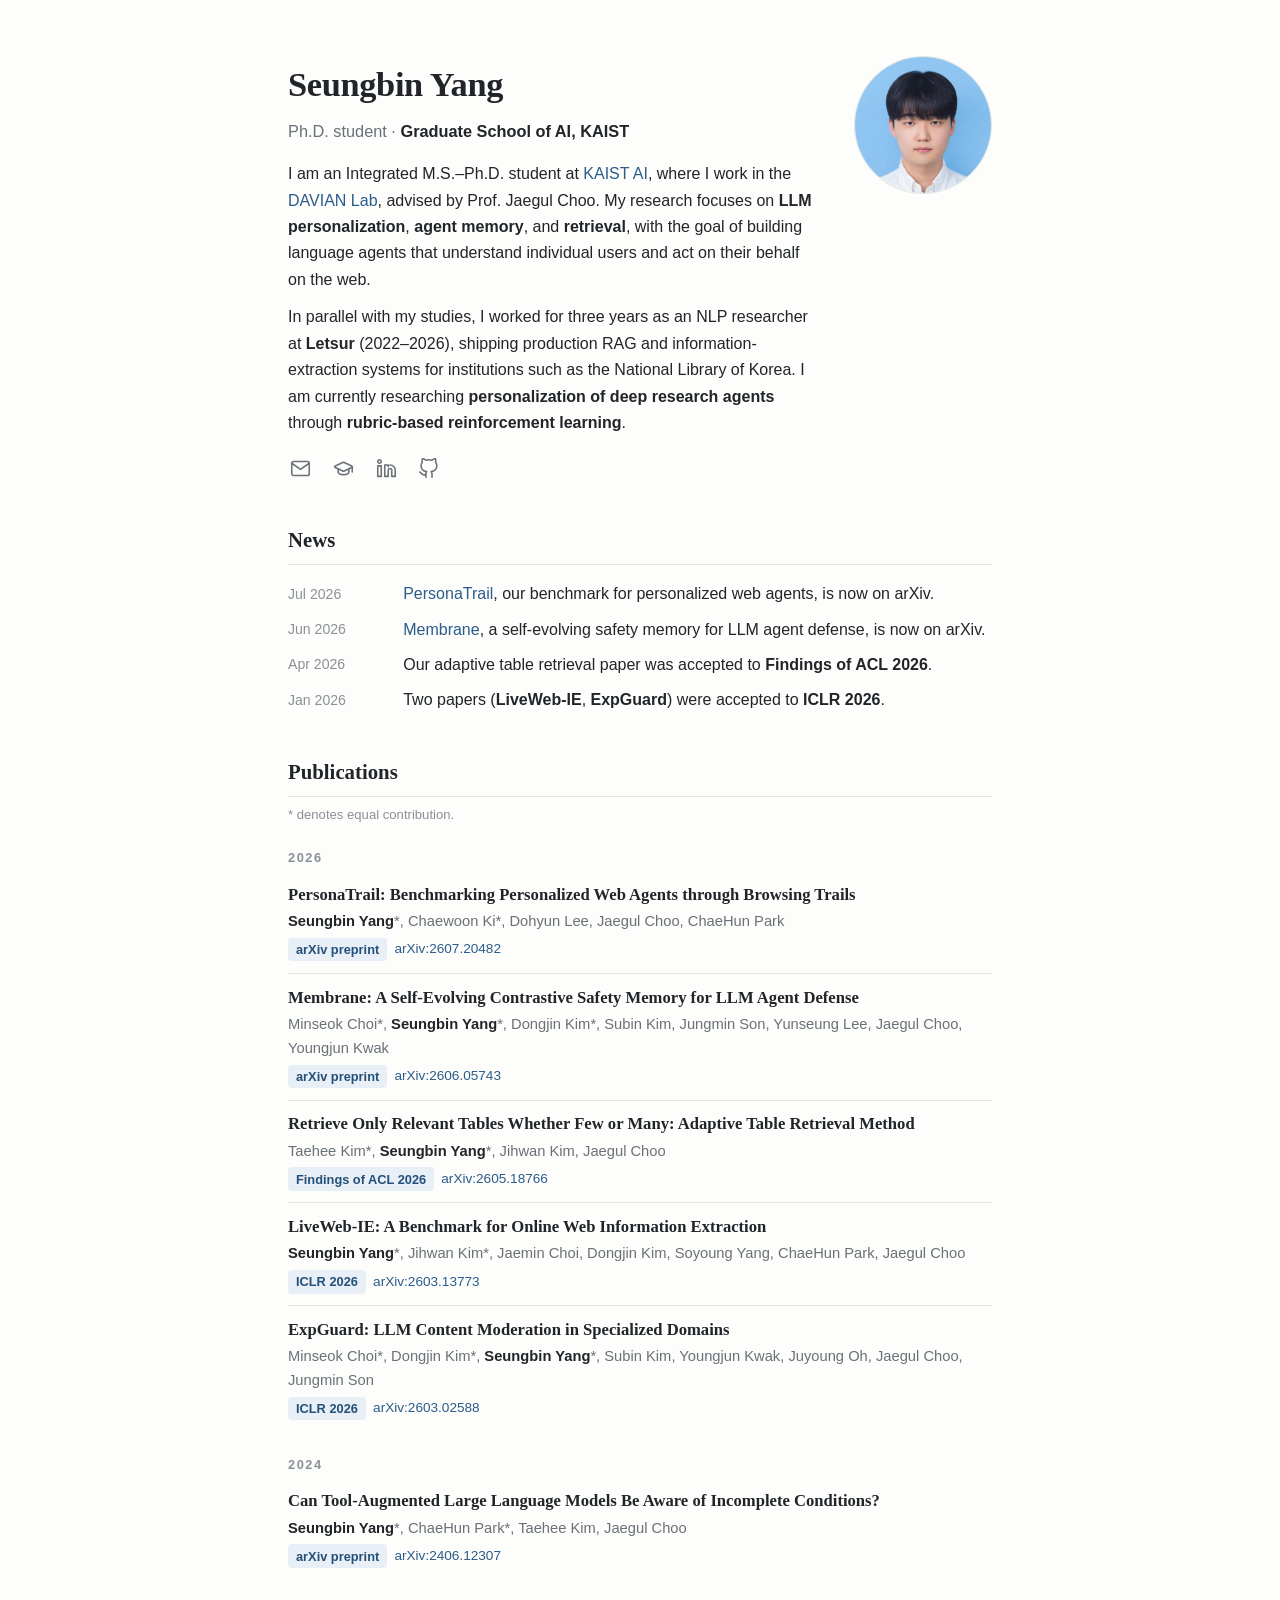
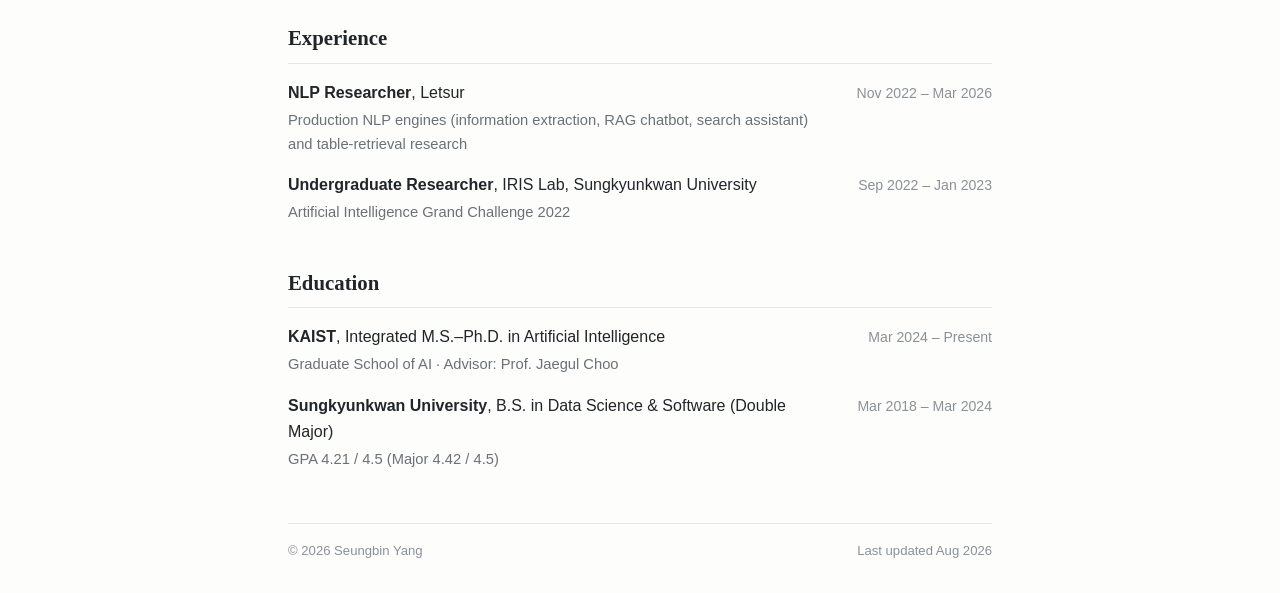
==== index.html @ 58854cbb "Initial homepage Co-Authored-By: Claude Fable 5 <noreply@anthropic.com>" ====
<!doctype html>
<html lang="en">
<head>
<meta charset="utf-8">
<meta name="viewport" content="width=device-width, initial-scale=1">
<title>Seungbin Yang</title>
<meta name="description" content="Seungbin Yang, AI researcher at KAIST working on LLM personalization, agent memory, and retrieval.">
<style>
  /* ---------- tokens ---------- */
  :root {
    --bg: #fdfdfb;
    --ink: #21252a;
    --muted: #6a7178;
    --faint: #8b9198;
    --accent: #2b5c8a;
    --accent-ink: #24507a;
    --wash: #eef3f8;
    --rule: #e4e6e3;
    --badge-ink: #24507a;
    --badge-bg: #e8eff6;
  }
  @media (prefers-color-scheme: dark) {
    :root:not([data-theme="light"]) {
      --bg: #16181c;
      --ink: #e2e5e9;
      --muted: #9aa1a9;
      --faint: #7d848c;
      --accent: #82b1d8;
      --accent-ink: #9cc3e4;
      --wash: #1e242c;
      --rule: #2a2e34;
      --badge-ink: #a5c8e6;
      --badge-bg: #21303f;
    }
  }
  :root[data-theme="dark"] {
    --bg: #16181c;
    --ink: #e2e5e9;
    --muted: #9aa1a9;
    --faint: #7d848c;
    --accent: #82b1d8;
    --accent-ink: #9cc3e4;
    --wash: #1e242c;
    --rule: #2a2e34;
    --badge-ink: #a5c8e6;
    --badge-bg: #21303f;
  }

  /* ---------- base ---------- */
  * { box-sizing: border-box; margin: 0; padding: 0; }
  html { -webkit-text-size-adjust: 100%; }
  body {
    background: var(--bg);
    color: var(--ink);
    font: 16px/1.65 -apple-system, BlinkMacSystemFont, "Segoe UI", Helvetica, Arial, sans-serif;
    padding: 3.5rem 1.25rem 2rem;
  }
  .page { max-width: 44rem; margin: 0 auto; }
  a { color: var(--accent); text-decoration: none; }
  a:hover { text-decoration: underline; text-underline-offset: 2px; }
  a:focus-visible { outline: 2px solid var(--accent); outline-offset: 2px; border-radius: 2px; }

  h1, h2, .serif {
    font-family: Charter, "Bitstream Charter", Cambria, Georgia, serif;
    text-wrap: balance;
  }

  /* ---------- header ---------- */
  header { display: flex; gap: 2.2rem; align-items: flex-start; }
  .intro { flex: 1 1 24rem; }
  h1 { font-size: 2.15rem; font-weight: 700; letter-spacing: -0.01em; }
  .role { color: var(--muted); margin-top: .3rem; font-size: 1.02rem; }
  .role b { color: var(--ink); font-weight: 600; }
  .bio { margin-top: 1.05rem; display: grid; gap: .7rem; max-width: 62ch; }
  .bio strong { font-weight: 600; }
  .portrait { flex: 0 0 auto; }
  .portrait img {
    width: 138px; height: 138px; border-radius: 50%;
    object-fit: cover; display: block;
    border: 1px solid var(--rule);
  }
  .links {
    margin-top: 1.2rem;
    display: flex; flex-wrap: wrap; gap: 1.05rem; align-items: center;
  }
  .links a { color: var(--muted); display: inline-flex; padding: .15rem; border-radius: 6px; }
  .links a:hover { color: var(--accent); text-decoration: none; }
  .links svg { width: 21px; height: 21px; display: block; }

  /* ---------- sections ---------- */
  section { margin-top: 2.6rem; }
  h2 {
    font-size: 1.3rem; font-weight: 700;
    padding-bottom: .45rem; border-bottom: 1px solid var(--rule);
  }
  .sectionnote { color: var(--faint); font-size: .82rem; margin-top: .4rem; }

  /* news */
  .news { margin-top: 1rem; display: grid; grid-template-columns: 6.2rem 1fr; row-gap: .55rem; column-gap: 1rem; }
  .news time { color: var(--faint); font-size: .88rem; font-variant-numeric: tabular-nums; padding-top: .1rem; }

  /* publications */
  .year {
    margin: 1.35rem 0 .2rem;
    color: var(--faint); font-size: .8rem; font-weight: 600;
    text-transform: uppercase; letter-spacing: .12em;
  }
  .pub { padding: .72rem 0; }
  .pub + .pub { border-top: 1px solid var(--rule); }
  .pub .title { font-family: Charter, "Bitstream Charter", Cambria, Georgia, serif; font-size: 1.04rem; font-weight: 700; line-height: 1.4; }
  .pub .title a { color: var(--ink); }
  .pub .title a:hover { color: var(--accent); }
  .pub .authors { margin-top: .18rem; font-size: .92rem; color: var(--muted); }
  .pub .authors .me { color: var(--ink); font-weight: 600; }
  .pub .meta { margin-top: .28rem; font-size: .85rem; color: var(--muted); display: flex; flex-wrap: wrap; gap: .45rem; align-items: center; }
  .venue {
    color: var(--badge-ink); background: var(--badge-bg);
    border-radius: 4px; padding: .08rem .5rem; font-weight: 600; font-size: .8rem;
  }
  .meta a { font-size: .85rem; }

  /* experience / education / mentoring */
  .entry { display: flex; gap: 1rem; justify-content: space-between; align-items: baseline; margin-top: 1rem; }
  .entry .what { max-width: 34rem; }
  .entry .what b { font-weight: 600; }
  .entry .sub { color: var(--muted); font-size: .92rem; margin-top: .1rem; }
  .entry time { color: var(--faint); font-size: .88rem; white-space: nowrap; font-variant-numeric: tabular-nums; }

  footer {
    margin-top: 3.2rem; padding-top: 1rem; border-top: 1px solid var(--rule);
    color: var(--faint); font-size: .82rem;
    display: flex; justify-content: space-between; flex-wrap: wrap; gap: .5rem;
  }

  @media (max-width: 620px) {
    body { padding-top: 2.2rem; }
    header { flex-direction: column-reverse; gap: 1.4rem; }
    .portrait img { width: 112px; height: 112px; }
    .news { grid-template-columns: 5.4rem 1fr; }
    .entry { flex-direction: column; gap: .1rem; }
  }
  @media (prefers-reduced-motion: reduce) {
    * { transition: none !important; }
  }
</style>
</head>
<body>
<div class="page">

  <header>
    <div class="intro">
      <h1>Seungbin Yang</h1>
      <p class="role">Ph.D. student · <b>Graduate School of AI, KAIST</b></p>
      <div class="bio">
        <p>I am an Integrated M.S.–Ph.D. student at <a href="https://gsai.kaist.ac.kr/">KAIST AI</a>, where I work in the <a href="https://davian.kaist.ac.kr/">DAVIAN Lab</a>, advised by Prof. Jaegul Choo. My research focuses on <strong>LLM personalization</strong>, <strong>agent memory</strong>, and <strong>retrieval</strong>, with the goal of building language agents that understand individual users and act on their behalf on the web.</p>
        <p>In parallel with my studies, I worked for three years as an NLP researcher at <strong>Letsur</strong> (2022–2026), shipping production RAG and information-extraction systems for institutions such as the National Library of Korea. I am currently researching <strong>personalization of deep research agents</strong> through <strong>rubric-based reinforcement learning</strong>.</p>
      </div>
      <nav class="links" aria-label="Profiles">
        <a href="mailto:sby99@kaist.ac.kr" aria-label="Email" title="Email">
          <svg viewBox="0 0 24 24" fill="none" stroke="currentColor" stroke-width="1.8" stroke-linecap="round" stroke-linejoin="round"><path d="M4 4h16c1.1 0 2 .9 2 2v12c0 1.1-.9 2-2 2H4c-1.1 0-2-.9-2-2V6c0-1.1.9-2 2-2z"/><path d="m22 6-10 7L2 6"/></svg>
        </a>
        <a href="https://scholar.google.com/citations?user=K4ob8AoAAAAJ" aria-label="Google Scholar" title="Google Scholar">
          <svg viewBox="0 0 24 24" fill="none" stroke="currentColor" stroke-width="1.8" stroke-linecap="round" stroke-linejoin="round"><path d="M21.42 10.92a1 1 0 0 0-.02-1.84L12.83 5.18a2 2 0 0 0-1.66 0L2.6 9.08a1 1 0 0 0 0 1.83l8.57 3.91a2 2 0 0 0 1.66 0z"/><path d="M22 10v6"/><path d="M6 12.5V16a6 3 0 0 0 12 0v-3.5"/></svg>
        </a>
        <a href="https://linkedin.com/in/sbyang99" aria-label="LinkedIn" title="LinkedIn">
          <svg viewBox="0 0 24 24" fill="none" stroke="currentColor" stroke-width="1.8" stroke-linecap="round" stroke-linejoin="round"><path d="M16 8a6 6 0 0 1 6 6v7h-4v-7a2 2 0 0 0-2-2 2 2 0 0 0-2 2v7h-4V8h4v2"/><rect x="2" y="9" width="4" height="12"/><circle cx="4" cy="4" r="2"/></svg>
        </a>
        <a href="https://github.com/sbY99" aria-label="GitHub" title="GitHub">
          <svg viewBox="0 0 24 24" fill="none" stroke="currentColor" stroke-width="1.8" stroke-linecap="round" stroke-linejoin="round"><path d="M9 19c-5 1.5-5-2.5-7-3m14 6v-3.87a3.37 3.37 0 0 0-.94-2.61c3.14-.35 6.44-1.54 6.44-7A5.44 5.44 0 0 0 20 4.77 5.07 5.07 0 0 0 19.91 1S18.73.65 16 2.48a13.38 13.38 0 0 0-7 0C6.27.65 5.09 1 5.09 1A5.07 5.07 0 0 0 5 4.77a5.44 5.44 0 0 0-1.5 3.78c0 5.42 3.3 6.61 6.44 7A3.37 3.37 0 0 0 9 18.13V22"/></svg>
        </a>
      </nav>
    </div>
    <div class="portrait">
      <img src="assets/profile.jpg" alt="Portrait of Seungbin Yang" width="138" height="138">
    </div>
  </header>

  <section aria-label="News">
    <h2>News</h2>
    <div class="news">
      <time>Jul 2026</time><p><a href="https://arxiv.org/abs/2607.20482">PersonaTrail</a>, our benchmark for personalized web agents, is now on arXiv.</p>
      <time>Jun 2026</time><p><a href="https://arxiv.org/abs/2606.05743">Membrane</a>, a self-evolving safety memory for LLM agent defense, is now on arXiv.</p>
      <time>Apr 2026</time><p>Our adaptive table retrieval paper was accepted to <b>Findings of ACL 2026</b>.</p>
      <time>Jan 2026</time><p>Two papers (<b>LiveWeb-IE</b>, <b>ExpGuard</b>) were accepted to <b>ICLR 2026</b>.</p>
    </div>
  </section>

  <section aria-label="Publications">
    <h2>Publications</h2>
    <p class="sectionnote">* denotes equal contribution.</p>

    <p class="year">2026</p>

    <div class="pub">
      <p class="title"><a href="https://arxiv.org/abs/2607.20482">PersonaTrail: Benchmarking Personalized Web Agents through Browsing Trails</a></p>
      <p class="authors"><span class="me">Seungbin Yang</span>*, Chaewoon Ki*, Dohyun Lee, Jaegul Choo, ChaeHun Park</p>
      <p class="meta"><span class="venue">arXiv preprint</span> <a href="https://arxiv.org/abs/2607.20482">arXiv:2607.20482</a></p>
    </div>

    <div class="pub">
      <p class="title"><a href="https://arxiv.org/abs/2606.05743">Membrane: A Self-Evolving Contrastive Safety Memory for LLM Agent Defense</a></p>
      <p class="authors">Minseok Choi*, <span class="me">Seungbin Yang</span>*, Dongjin Kim*, Subin Kim, Jungmin Son, Yunseung Lee, Jaegul Choo, Youngjun Kwak</p>
      <p class="meta"><span class="venue">arXiv preprint</span> <a href="https://arxiv.org/abs/2606.05743">arXiv:2606.05743</a></p>
    </div>

    <div class="pub">
      <p class="title"><a href="https://arxiv.org/abs/2605.18766">Retrieve Only Relevant Tables Whether Few or Many: Adaptive Table Retrieval Method</a></p>
      <p class="authors">Taehee Kim*, <span class="me">Seungbin Yang</span>*, Jihwan Kim, Jaegul Choo</p>
      <p class="meta"><span class="venue">Findings of ACL 2026</span> <a href="https://arxiv.org/abs/2605.18766">arXiv:2605.18766</a></p>
    </div>

    <div class="pub">
      <p class="title"><a href="https://arxiv.org/abs/2603.13773">LiveWeb-IE: A Benchmark for Online Web Information Extraction</a></p>
      <p class="authors"><span class="me">Seungbin Yang</span>*, Jihwan Kim*, Jaemin Choi, Dongjin Kim, Soyoung Yang, ChaeHun Park, Jaegul Choo</p>
      <p class="meta"><span class="venue">ICLR 2026</span> <a href="https://arxiv.org/abs/2603.13773">arXiv:2603.13773</a></p>
    </div>

    <div class="pub">
      <p class="title"><a href="https://arxiv.org/abs/2603.02588">ExpGuard: LLM Content Moderation in Specialized Domains</a></p>
      <p class="authors">Minseok Choi*, Dongjin Kim*, <span class="me">Seungbin Yang</span>*, Subin Kim, Youngjun Kwak, Juyoung Oh, Jaegul Choo, Jungmin Son</p>
      <p class="meta"><span class="venue">ICLR 2026</span> <a href="https://arxiv.org/abs/2603.02588">arXiv:2603.02588</a></p>
    </div>

    <p class="year">2024</p>

    <div class="pub">
      <p class="title"><a href="https://arxiv.org/abs/2406.12307">Can Tool-Augmented Large Language Models Be Aware of Incomplete Conditions?</a></p>
      <p class="authors"><span class="me">Seungbin Yang</span>*, ChaeHun Park*, Taehee Kim, Jaegul Choo</p>
      <p class="meta"><span class="venue">arXiv preprint</span> <a href="https://arxiv.org/abs/2406.12307">arXiv:2406.12307</a></p>
    </div>
  </section>

  <section aria-label="Experience">
    <h2>Experience</h2>
    <div class="entry">
      <div class="what"><b>NLP Researcher</b>, Letsur
        <p class="sub">Production NLP engines (information extraction, RAG chatbot, search assistant) and table-retrieval research</p>
      </div>
      <time>Nov 2022 – Mar 2026</time>
    </div>
    <div class="entry">
      <div class="what"><b>Undergraduate Researcher</b>, IRIS Lab, Sungkyunkwan University
        <p class="sub">Artificial Intelligence Grand Challenge 2022</p>
      </div>
      <time>Sep 2022 – Jan 2023</time>
    </div>
  </section>

  <section aria-label="Education">
    <h2>Education</h2>
    <div class="entry">
      <div class="what"><b>KAIST</b>, Integrated M.S.–Ph.D. in Artificial Intelligence
        <p class="sub">Graduate School of AI · Advisor: Prof. Jaegul Choo</p>
      </div>
      <time>Mar 2024 – Present</time>
    </div>
    <div class="entry">
      <div class="what"><b>Sungkyunkwan University</b>, B.S. in Data Science &amp; Software (Double Major)
        <p class="sub">GPA 4.21 / 4.5 (Major 4.42 / 4.5)</p>
      </div>
      <time>Mar 2018 – Mar 2024</time>
    </div>
  </section>

  <footer>
    <span>© 2026 Seungbin Yang</span>
    <span>Last updated Aug 2026</span>
  </footer>

</div>
</body>
</html>
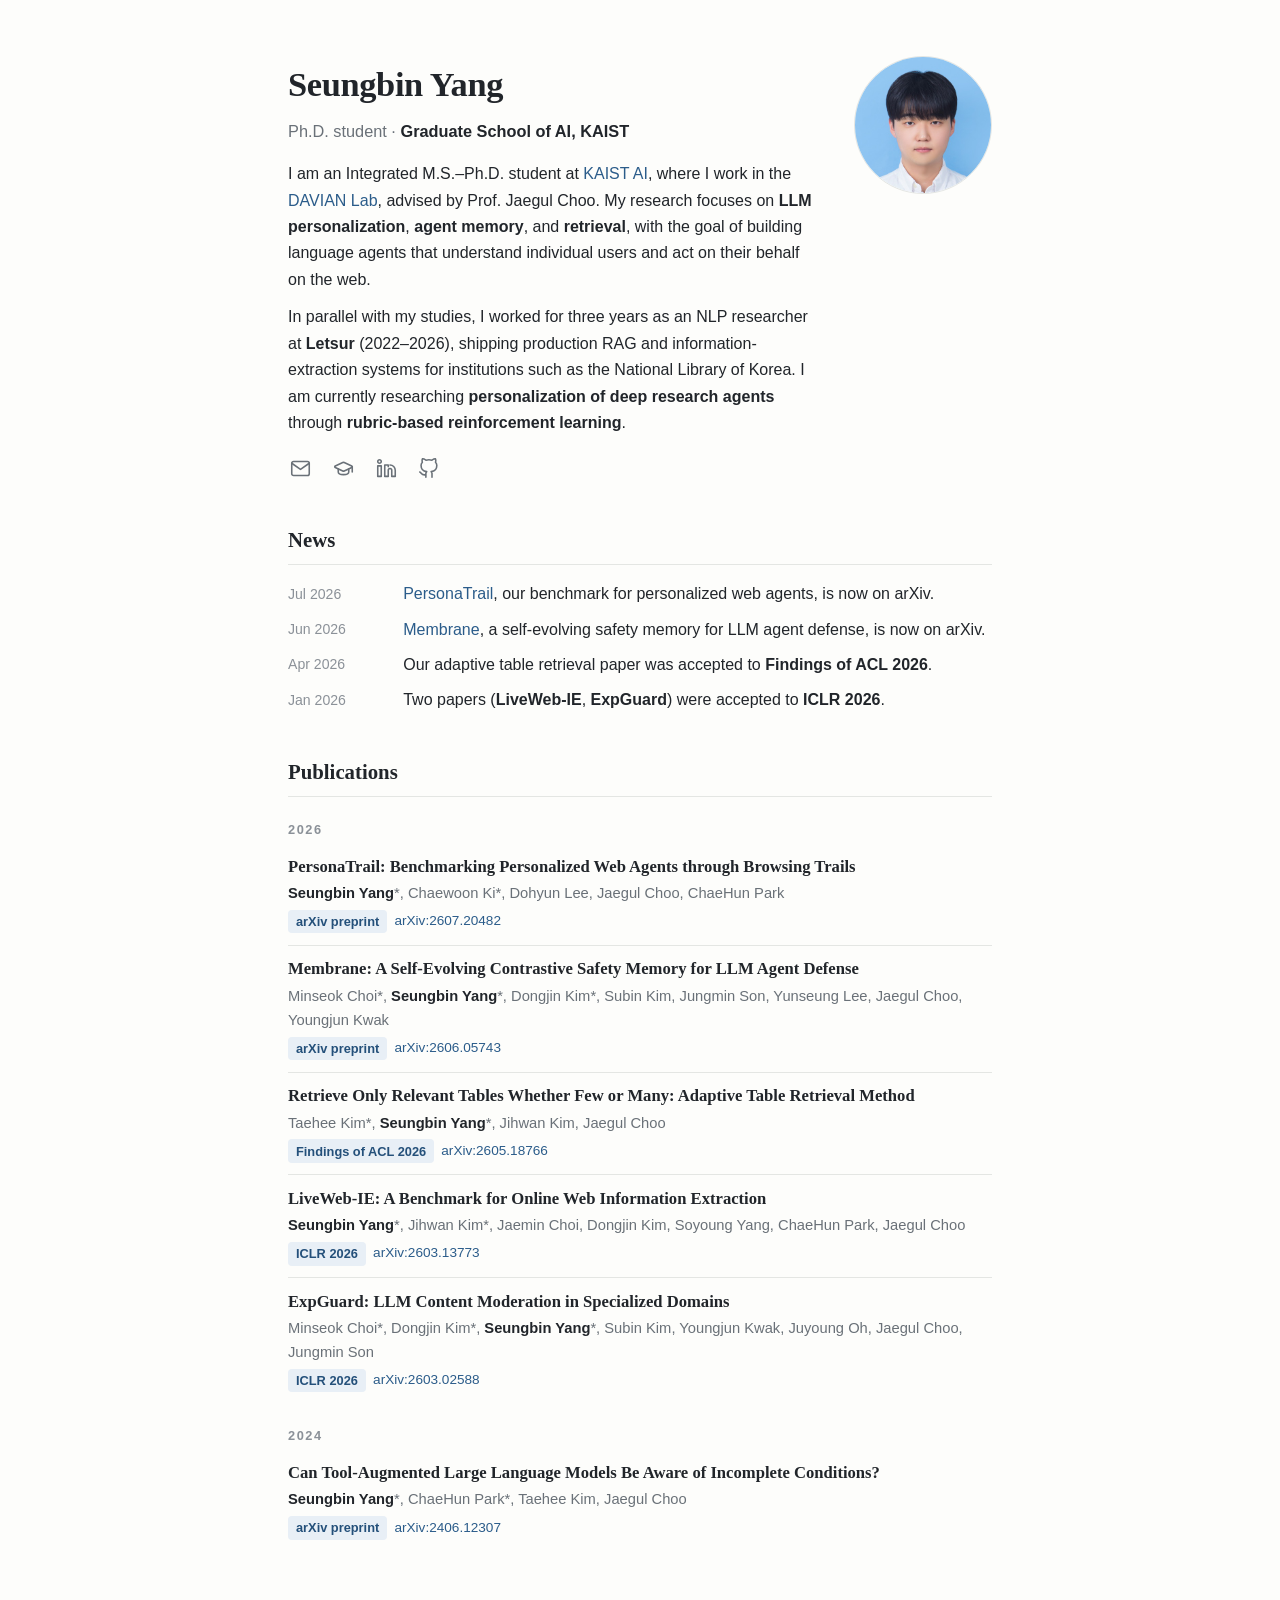
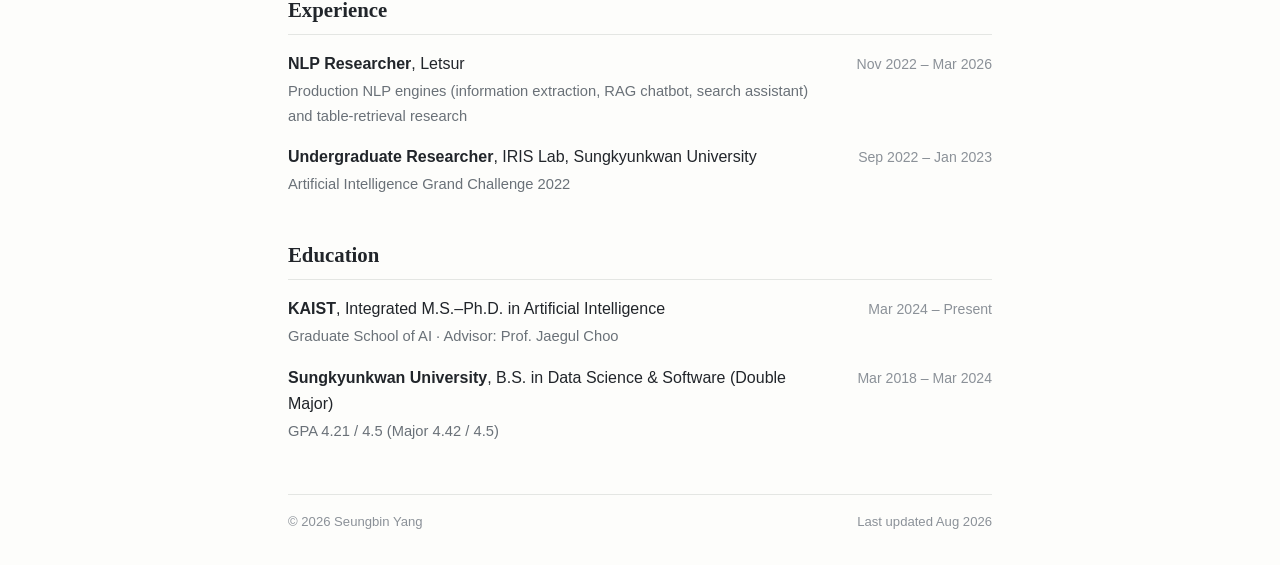
==== commit 1eefb691: "Remove equal-contribution note Co-Authored-By: Claude Fable 5 <noreply@anthropic.com>" ====
--- a/index.html
+++ b/index.html
@@ -187,7 +187,6 @@
 
   <section aria-label="Publications">
     <h2>Publications</h2>
-    <p class="sectionnote">* denotes equal contribution.</p>
 
     <p class="year">2026</p>
 
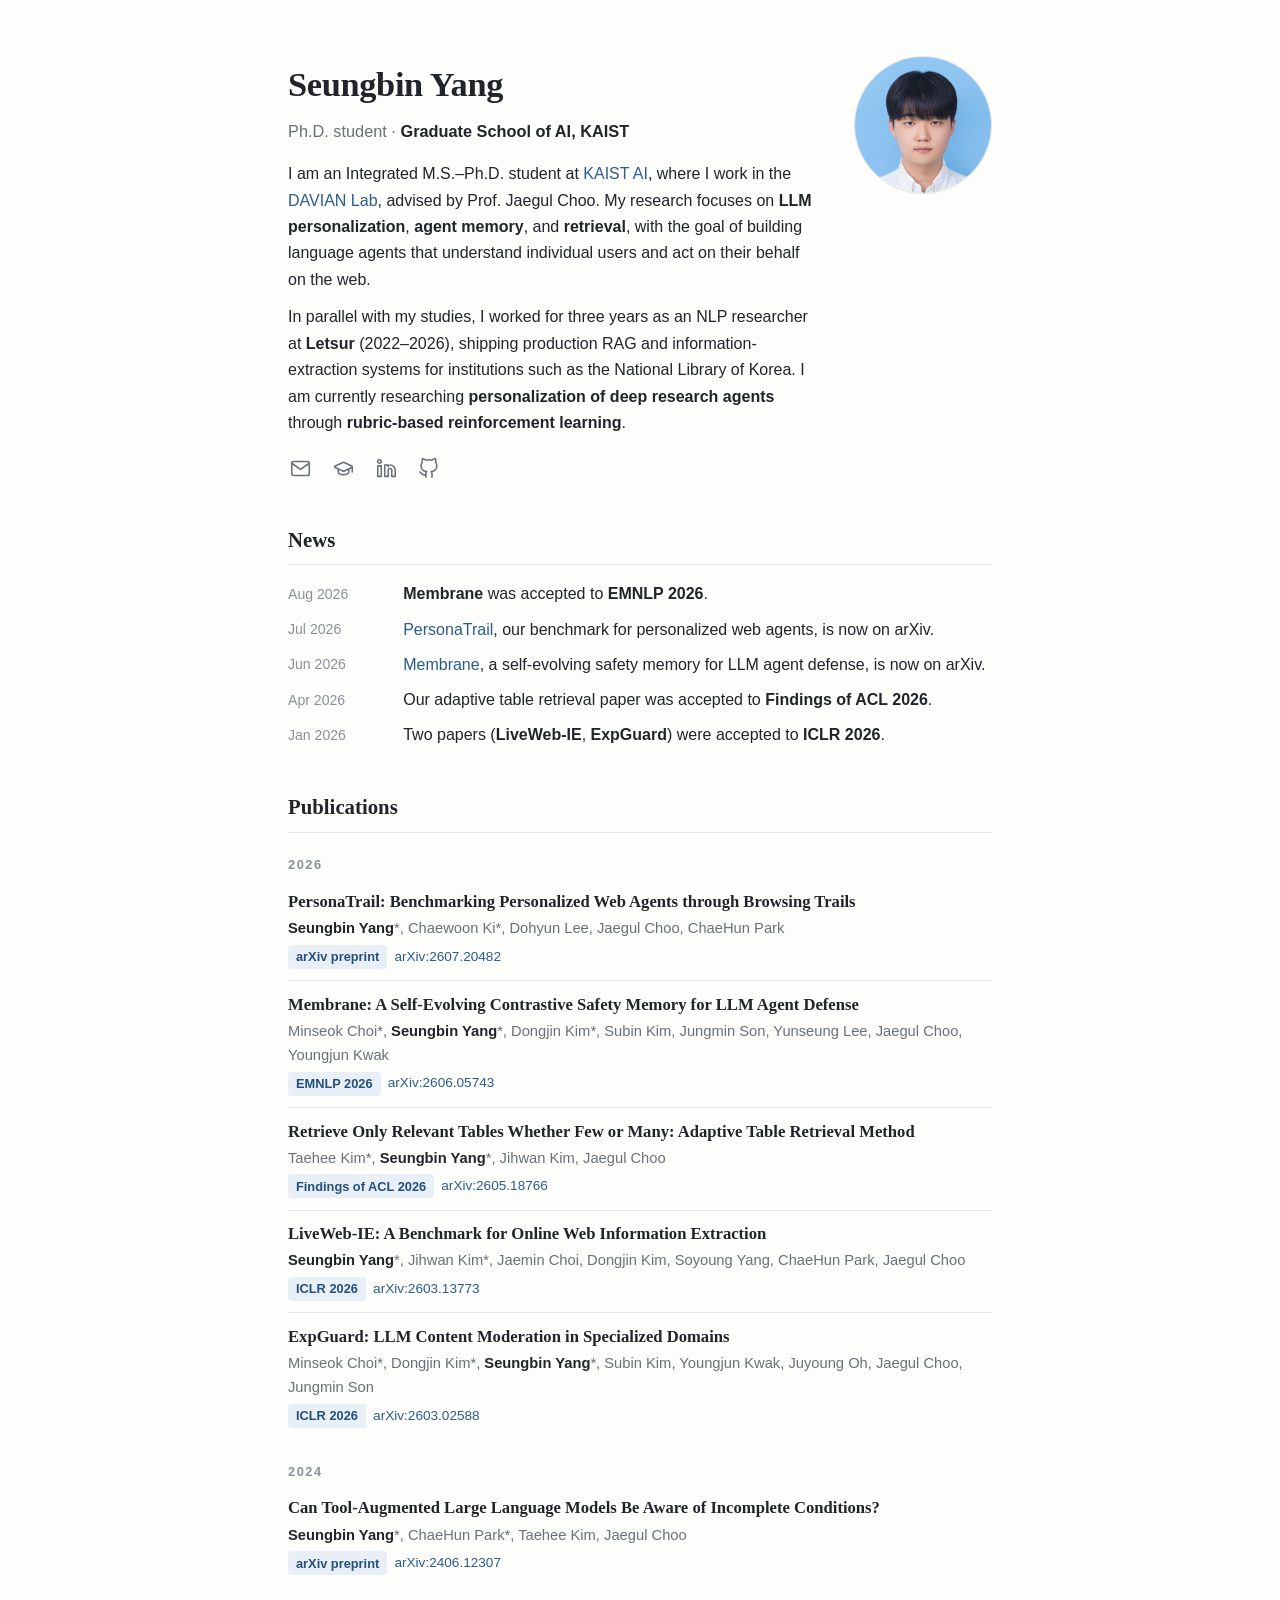
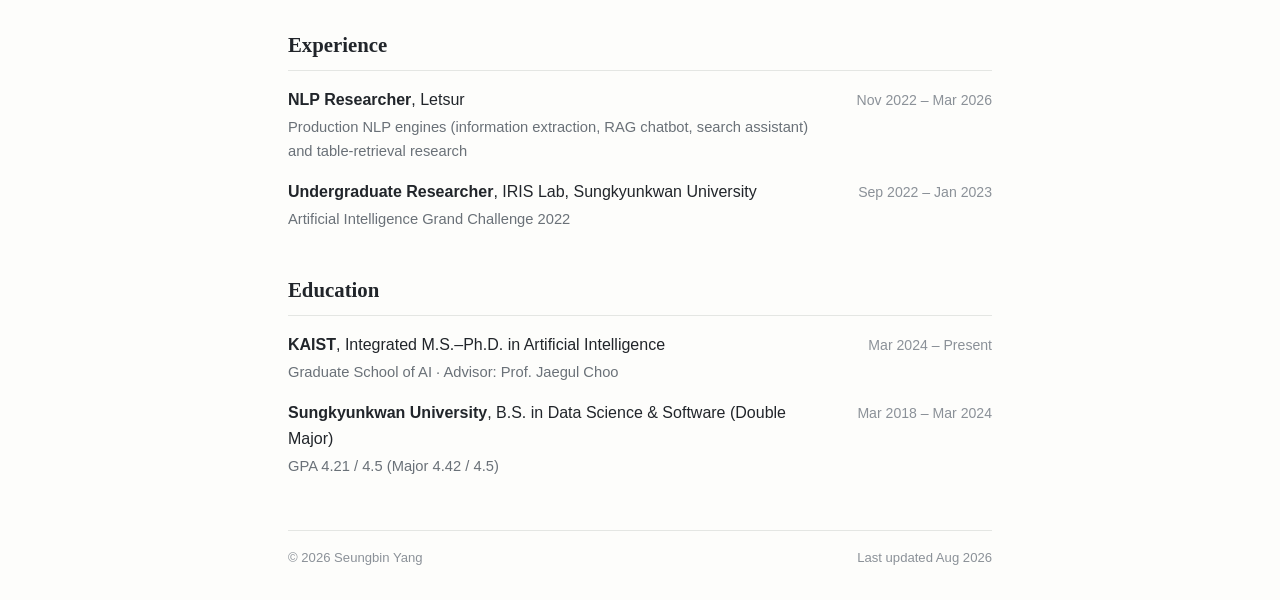
==== commit 4185b16f: "Membrane accepted to EMNLP 2026 Co-Authored-By: Claude Fable 5 <noreply@anthropic.com>" ====
--- a/index.html
+++ b/index.html
@@ -178,6 +178,7 @@
   <section aria-label="News">
     <h2>News</h2>
     <div class="news">
+      <time>Aug 2026</time><p><b>Membrane</b> was accepted to <b>EMNLP 2026</b>.</p>
       <time>Jul 2026</time><p><a href="https://arxiv.org/abs/2607.20482">PersonaTrail</a>, our benchmark for personalized web agents, is now on arXiv.</p>
       <time>Jun 2026</time><p><a href="https://arxiv.org/abs/2606.05743">Membrane</a>, a self-evolving safety memory for LLM agent defense, is now on arXiv.</p>
       <time>Apr 2026</time><p>Our adaptive table retrieval paper was accepted to <b>Findings of ACL 2026</b>.</p>
@@ -199,7 +200,7 @@
     <div class="pub">
       <p class="title"><a href="https://arxiv.org/abs/2606.05743">Membrane: A Self-Evolving Contrastive Safety Memory for LLM Agent Defense</a></p>
       <p class="authors">Minseok Choi*, <span class="me">Seungbin Yang</span>*, Dongjin Kim*, Subin Kim, Jungmin Son, Yunseung Lee, Jaegul Choo, Youngjun Kwak</p>
-      <p class="meta"><span class="venue">arXiv preprint</span> <a href="https://arxiv.org/abs/2606.05743">arXiv:2606.05743</a></p>
+      <p class="meta"><span class="venue">EMNLP 2026</span> <a href="https://arxiv.org/abs/2606.05743">arXiv:2606.05743</a></p>
     </div>
 
     <div class="pub">
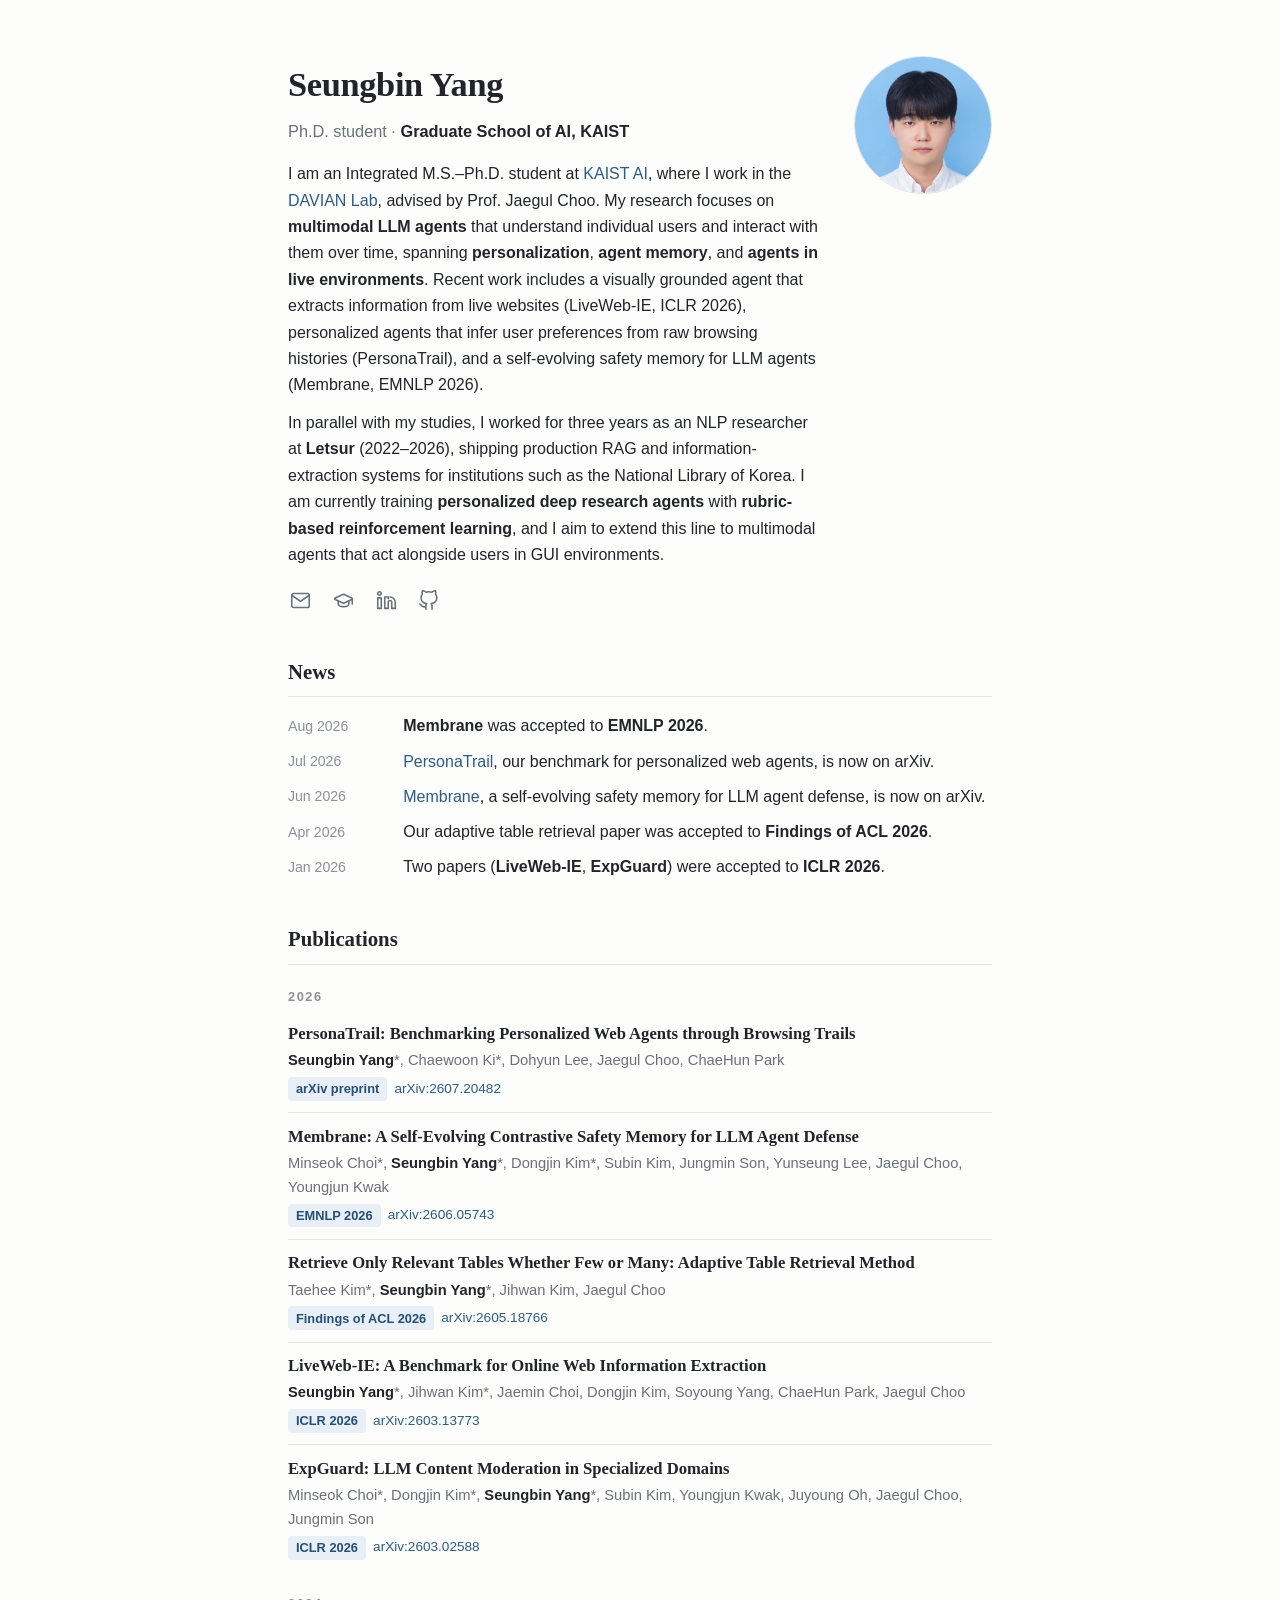
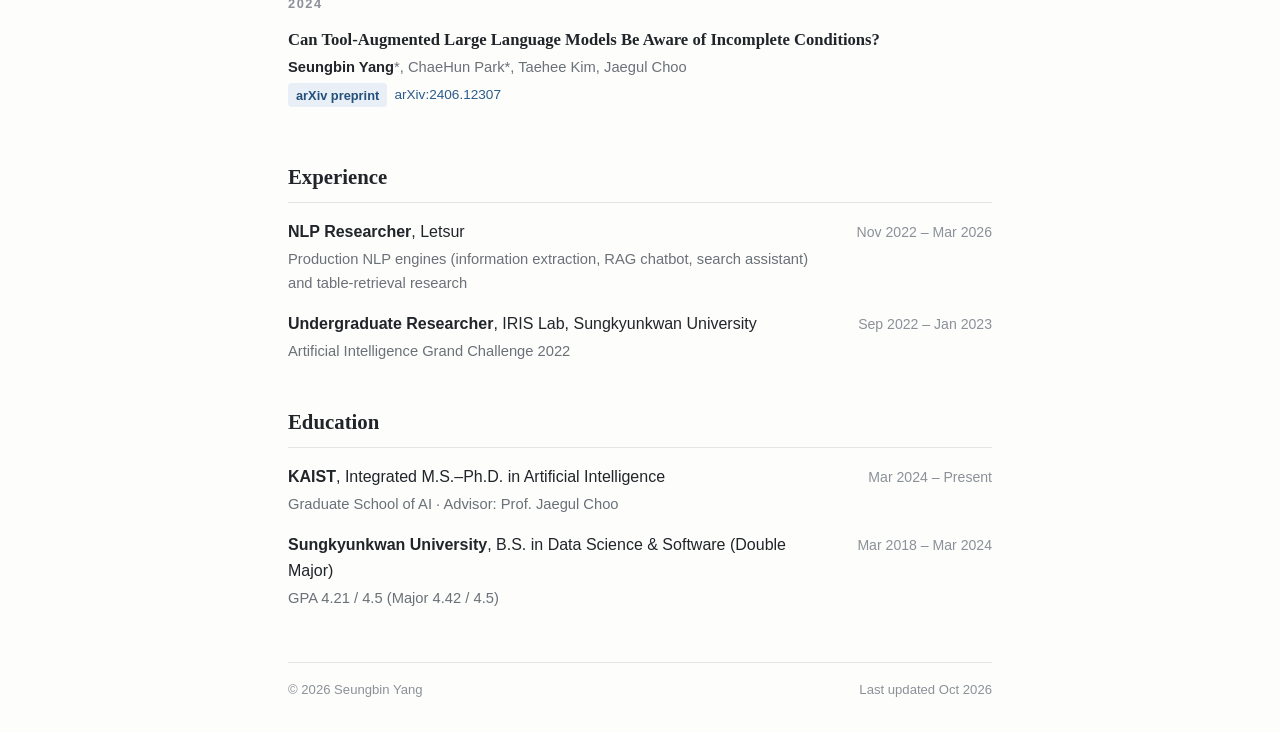
==== commit c5fccf8a: "Update intro to focus on multimodal LLM agents Co-Authored-By: Claude Opus 5.5 <noreply@anthropic.co" ====
--- a/index.html
+++ b/index.html
@@ -4,7 +4,7 @@
 <meta charset="utf-8">
 <meta name="viewport" content="width=device-width, initial-scale=1">
 <title>Seungbin Yang</title>
-<meta name="description" content="Seungbin Yang, AI researcher at KAIST working on LLM personalization, agent memory, and retrieval.">
+<meta name="description" content="Seungbin Yang, AI researcher at KAIST working on multimodal LLM agents, personalization, and agent memory.">
 <style>
   /* ---------- tokens ---------- */
   :root {
@@ -152,8 +152,8 @@
       <h1>Seungbin Yang</h1>
       <p class="role">Ph.D. student · <b>Graduate School of AI, KAIST</b></p>
       <div class="bio">
-        <p>I am an Integrated M.S.–Ph.D. student at <a href="https://gsai.kaist.ac.kr/">KAIST AI</a>, where I work in the <a href="https://davian.kaist.ac.kr/">DAVIAN Lab</a>, advised by Prof. Jaegul Choo. My research focuses on <strong>LLM personalization</strong>, <strong>agent memory</strong>, and <strong>retrieval</strong>, with the goal of building language agents that understand individual users and act on their behalf on the web.</p>
-        <p>In parallel with my studies, I worked for three years as an NLP researcher at <strong>Letsur</strong> (2022–2026), shipping production RAG and information-extraction systems for institutions such as the National Library of Korea. I am currently researching <strong>personalization of deep research agents</strong> through <strong>rubric-based reinforcement learning</strong>.</p>
+        <p>I am an Integrated M.S.–Ph.D. student at <a href="https://gsai.kaist.ac.kr/">KAIST AI</a>, where I work in the <a href="https://davian.kaist.ac.kr/">DAVIAN Lab</a>, advised by Prof. Jaegul Choo. My research focuses on <strong>multimodal LLM agents</strong> that understand individual users and interact with them over time, spanning <strong>personalization</strong>, <strong>agent memory</strong>, and <strong>agents in live environments</strong>. Recent work includes a visually grounded agent that extracts information from live websites (LiveWeb-IE, ICLR 2026), personalized agents that infer user preferences from raw browsing histories (PersonaTrail), and a self-evolving safety memory for LLM agents (Membrane, EMNLP 2026).</p>
+        <p>In parallel with my studies, I worked for three years as an NLP researcher at <strong>Letsur</strong> (2022–2026), shipping production RAG and information-extraction systems for institutions such as the National Library of Korea. I am currently training <strong>personalized deep research agents</strong> with <strong>rubric-based reinforcement learning</strong>, and I aim to extend this line to multimodal agents that act alongside users in GUI environments.</p>
       </div>
       <nav class="links" aria-label="Profiles">
         <a href="mailto:sby99@kaist.ac.kr" aria-label="Email" title="Email">
@@ -264,7 +264,7 @@
 
   <footer>
     <span>© 2026 Seungbin Yang</span>
-    <span>Last updated Aug 2026</span>
+    <span>Last updated Oct 2026</span>
   </footer>
 
 </div>
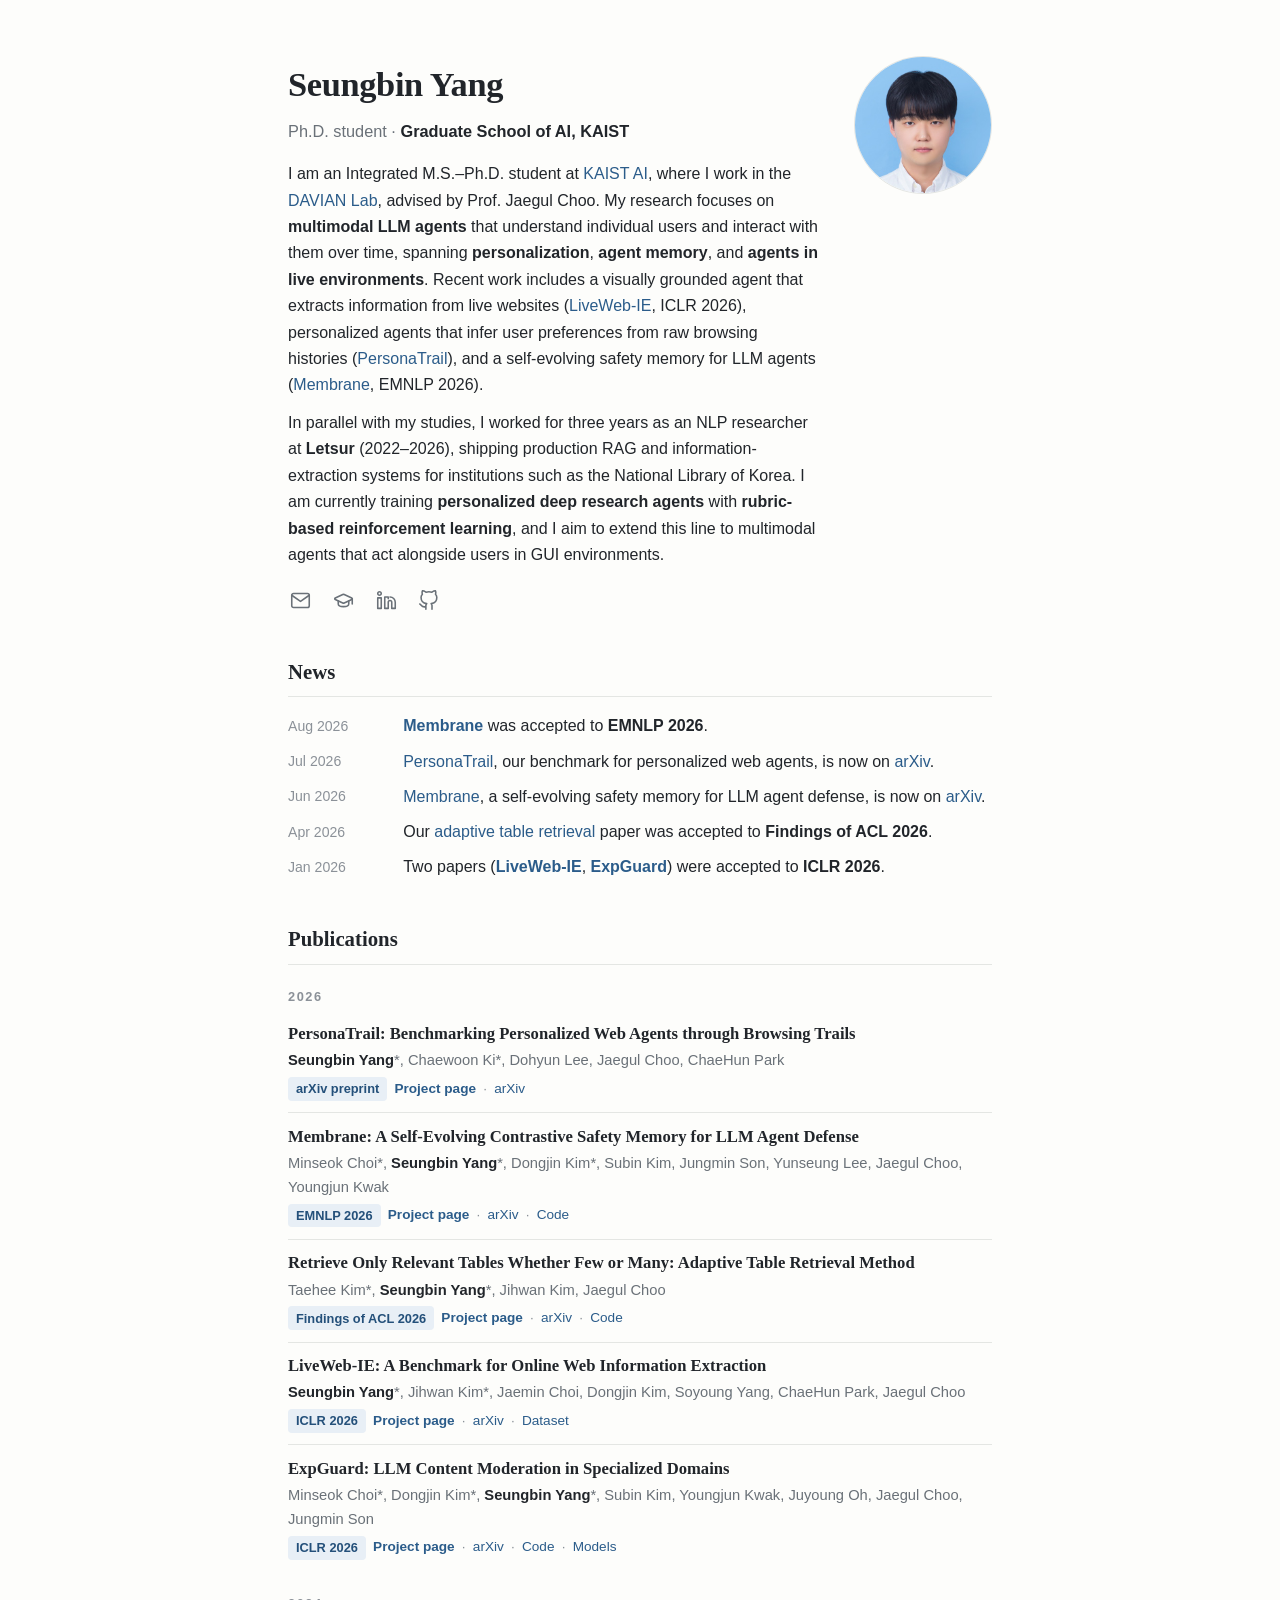
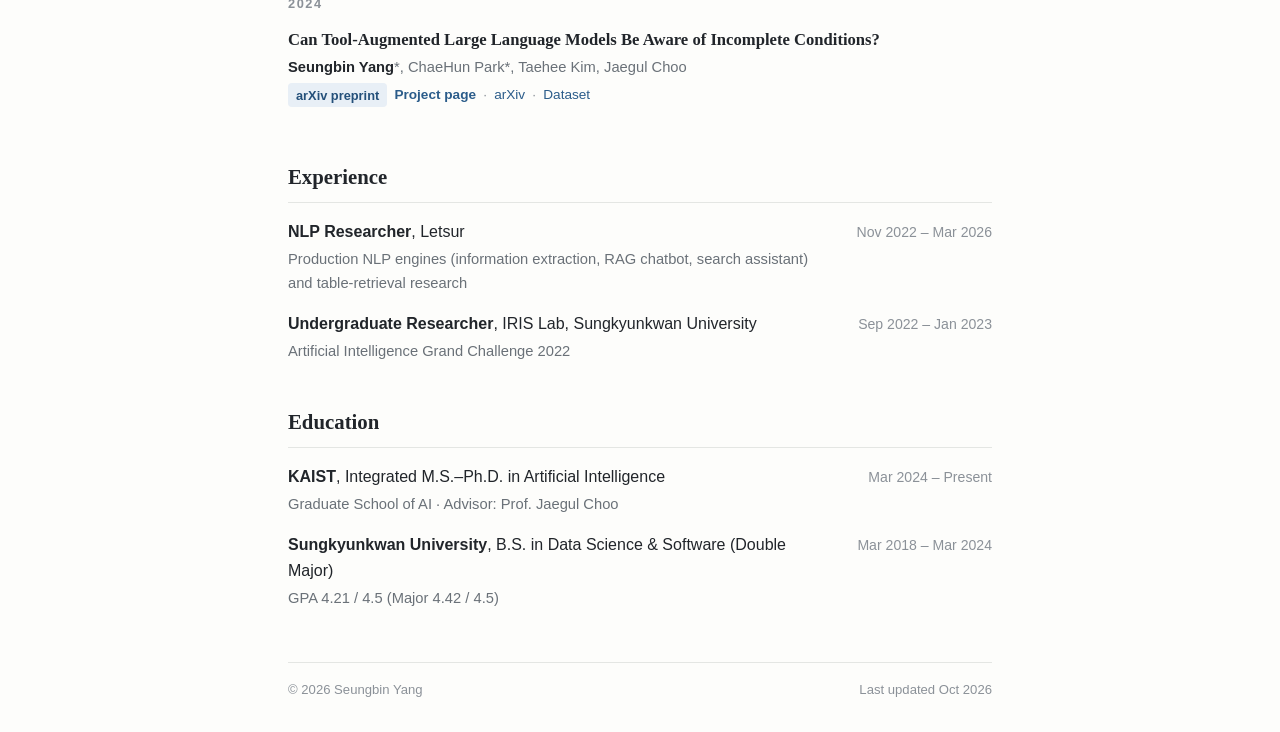
==== commit 32b5c605: "Link project pages from the homepage" ====
--- a/index.html
+++ b/index.html
@@ -118,6 +118,8 @@
     border-radius: 4px; padding: .08rem .5rem; font-weight: 600; font-size: .8rem;
   }
   .meta a { font-size: .85rem; }
+  .meta a + a::before { content: "·"; color: var(--faint); margin-right: .45rem; display: inline-block; }
+  .meta a.proj { font-weight: 600; }
 
   /* experience / education / mentoring */
   .entry { display: flex; gap: 1rem; justify-content: space-between; align-items: baseline; margin-top: 1rem; }
@@ -152,7 +154,7 @@
       <h1>Seungbin Yang</h1>
       <p class="role">Ph.D. student · <b>Graduate School of AI, KAIST</b></p>
       <div class="bio">
-        <p>I am an Integrated M.S.–Ph.D. student at <a href="https://gsai.kaist.ac.kr/">KAIST AI</a>, where I work in the <a href="https://davian.kaist.ac.kr/">DAVIAN Lab</a>, advised by Prof. Jaegul Choo. My research focuses on <strong>multimodal LLM agents</strong> that understand individual users and interact with them over time, spanning <strong>personalization</strong>, <strong>agent memory</strong>, and <strong>agents in live environments</strong>. Recent work includes a visually grounded agent that extracts information from live websites (LiveWeb-IE, ICLR 2026), personalized agents that infer user preferences from raw browsing histories (PersonaTrail), and a self-evolving safety memory for LLM agents (Membrane, EMNLP 2026).</p>
+        <p>I am an Integrated M.S.–Ph.D. student at <a href="https://gsai.kaist.ac.kr/">KAIST AI</a>, where I work in the <a href="https://davian.kaist.ac.kr/">DAVIAN Lab</a>, advised by Prof. Jaegul Choo. My research focuses on <strong>multimodal LLM agents</strong> that understand individual users and interact with them over time, spanning <strong>personalization</strong>, <strong>agent memory</strong>, and <strong>agents in live environments</strong>. Recent work includes a visually grounded agent that extracts information from live websites (<a href="LiveWeb-IE/">LiveWeb-IE</a>, ICLR 2026), personalized agents that infer user preferences from raw browsing histories (<a href="PersonaTrail/">PersonaTrail</a>), and a self-evolving safety memory for LLM agents (<a href="Membrane/">Membrane</a>, EMNLP 2026).</p>
         <p>In parallel with my studies, I worked for three years as an NLP researcher at <strong>Letsur</strong> (2022–2026), shipping production RAG and information-extraction systems for institutions such as the National Library of Korea. I am currently training <strong>personalized deep research agents</strong> with <strong>rubric-based reinforcement learning</strong>, and I aim to extend this line to multimodal agents that act alongside users in GUI environments.</p>
       </div>
       <nav class="links" aria-label="Profiles">
@@ -178,11 +180,11 @@
   <section aria-label="News">
     <h2>News</h2>
     <div class="news">
-      <time>Aug 2026</time><p><b>Membrane</b> was accepted to <b>EMNLP 2026</b>.</p>
-      <time>Jul 2026</time><p><a href="https://arxiv.org/abs/2607.20482">PersonaTrail</a>, our benchmark for personalized web agents, is now on arXiv.</p>
-      <time>Jun 2026</time><p><a href="https://arxiv.org/abs/2606.05743">Membrane</a>, a self-evolving safety memory for LLM agent defense, is now on arXiv.</p>
-      <time>Apr 2026</time><p>Our adaptive table retrieval paper was accepted to <b>Findings of ACL 2026</b>.</p>
-      <time>Jan 2026</time><p>Two papers (<b>LiveWeb-IE</b>, <b>ExpGuard</b>) were accepted to <b>ICLR 2026</b>.</p>
+      <time>Aug 2026</time><p><a href="Membrane/"><b>Membrane</b></a> was accepted to <b>EMNLP 2026</b>.</p>
+      <time>Jul 2026</time><p><a href="PersonaTrail/">PersonaTrail</a>, our benchmark for personalized web agents, is now on <a href="https://arxiv.org/abs/2607.20482">arXiv</a>.</p>
+      <time>Jun 2026</time><p><a href="Membrane/">Membrane</a>, a self-evolving safety memory for LLM agent defense, is now on <a href="https://arxiv.org/abs/2606.05743">arXiv</a>.</p>
+      <time>Apr 2026</time><p>Our <a href="ATR/">adaptive table retrieval</a> paper was accepted to <b>Findings of ACL 2026</b>.</p>
+      <time>Jan 2026</time><p>Two papers (<a href="LiveWeb-IE/"><b>LiveWeb-IE</b></a>, <a href="ExpGuard/"><b>ExpGuard</b></a>) were accepted to <b>ICLR 2026</b>.</p>
     </div>
   </section>
 
@@ -192,41 +194,41 @@
     <p class="year">2026</p>
 
     <div class="pub">
-      <p class="title"><a href="https://arxiv.org/abs/2607.20482">PersonaTrail: Benchmarking Personalized Web Agents through Browsing Trails</a></p>
+      <p class="title"><a href="PersonaTrail/">PersonaTrail: Benchmarking Personalized Web Agents through Browsing Trails</a></p>
       <p class="authors"><span class="me">Seungbin Yang</span>*, Chaewoon Ki*, Dohyun Lee, Jaegul Choo, ChaeHun Park</p>
-      <p class="meta"><span class="venue">arXiv preprint</span> <a href="https://arxiv.org/abs/2607.20482">arXiv:2607.20482</a></p>
-    </div>
-
-    <div class="pub">
-      <p class="title"><a href="https://arxiv.org/abs/2606.05743">Membrane: A Self-Evolving Contrastive Safety Memory for LLM Agent Defense</a></p>
+      <p class="meta"><span class="venue">arXiv preprint</span> <a class="proj" href="PersonaTrail/">Project page</a> <a href="https://arxiv.org/abs/2607.20482">arXiv</a></p>
+    </div>
+
+    <div class="pub">
+      <p class="title"><a href="Membrane/">Membrane: A Self-Evolving Contrastive Safety Memory for LLM Agent Defense</a></p>
       <p class="authors">Minseok Choi*, <span class="me">Seungbin Yang</span>*, Dongjin Kim*, Subin Kim, Jungmin Son, Yunseung Lee, Jaegul Choo, Youngjun Kwak</p>
-      <p class="meta"><span class="venue">EMNLP 2026</span> <a href="https://arxiv.org/abs/2606.05743">arXiv:2606.05743</a></p>
-    </div>
-
-    <div class="pub">
-      <p class="title"><a href="https://arxiv.org/abs/2605.18766">Retrieve Only Relevant Tables Whether Few or Many: Adaptive Table Retrieval Method</a></p>
+      <p class="meta"><span class="venue">EMNLP 2026</span> <a class="proj" href="Membrane/">Project page</a> <a href="https://arxiv.org/abs/2606.05743">arXiv</a> <a href="https://github.com/brightjade/membrane">Code</a></p>
+    </div>
+
+    <div class="pub">
+      <p class="title"><a href="ATR/">Retrieve Only Relevant Tables Whether Few or Many: Adaptive Table Retrieval Method</a></p>
       <p class="authors">Taehee Kim*, <span class="me">Seungbin Yang</span>*, Jihwan Kim, Jaegul Choo</p>
-      <p class="meta"><span class="venue">Findings of ACL 2026</span> <a href="https://arxiv.org/abs/2605.18766">arXiv:2605.18766</a></p>
-    </div>
-
-    <div class="pub">
-      <p class="title"><a href="https://arxiv.org/abs/2603.13773">LiveWeb-IE: A Benchmark for Online Web Information Extraction</a></p>
+      <p class="meta"><span class="venue">Findings of ACL 2026</span> <a class="proj" href="ATR/">Project page</a> <a href="https://arxiv.org/abs/2605.18766">arXiv</a> <a href="https://github.com/sbY99/Adaptive-Table-Retrieval">Code</a></p>
+    </div>
+
+    <div class="pub">
+      <p class="title"><a href="LiveWeb-IE/">LiveWeb-IE: A Benchmark for Online Web Information Extraction</a></p>
       <p class="authors"><span class="me">Seungbin Yang</span>*, Jihwan Kim*, Jaemin Choi, Dongjin Kim, Soyoung Yang, ChaeHun Park, Jaegul Choo</p>
-      <p class="meta"><span class="venue">ICLR 2026</span> <a href="https://arxiv.org/abs/2603.13773">arXiv:2603.13773</a></p>
-    </div>
-
-    <div class="pub">
-      <p class="title"><a href="https://arxiv.org/abs/2603.02588">ExpGuard: LLM Content Moderation in Specialized Domains</a></p>
+      <p class="meta"><span class="venue">ICLR 2026</span> <a class="proj" href="LiveWeb-IE/">Project page</a> <a href="https://arxiv.org/abs/2603.13773">arXiv</a> <a href="https://github.com/sbY99/LiveWeb-IE">Dataset</a></p>
+    </div>
+
+    <div class="pub">
+      <p class="title"><a href="ExpGuard/">ExpGuard: LLM Content Moderation in Specialized Domains</a></p>
       <p class="authors">Minseok Choi*, Dongjin Kim*, <span class="me">Seungbin Yang</span>*, Subin Kim, Youngjun Kwak, Juyoung Oh, Jaegul Choo, Jungmin Son</p>
-      <p class="meta"><span class="venue">ICLR 2026</span> <a href="https://arxiv.org/abs/2603.02588">arXiv:2603.02588</a></p>
+      <p class="meta"><span class="venue">ICLR 2026</span> <a class="proj" href="ExpGuard/">Project page</a> <a href="https://arxiv.org/abs/2603.02588">arXiv</a> <a href="https://github.com/brightjade/ExpGuard">Code</a> <a href="https://huggingface.co/collections/6rightjade/expguard">Models</a></p>
     </div>
 
     <p class="year">2024</p>
 
     <div class="pub">
-      <p class="title"><a href="https://arxiv.org/abs/2406.12307">Can Tool-Augmented Large Language Models Be Aware of Incomplete Conditions?</a></p>
+      <p class="title"><a href="IncompleteConditions/">Can Tool-Augmented Large Language Models Be Aware of Incomplete Conditions?</a></p>
       <p class="authors"><span class="me">Seungbin Yang</span>*, ChaeHun Park*, Taehee Kim, Jaegul Choo</p>
-      <p class="meta"><span class="venue">arXiv preprint</span> <a href="https://arxiv.org/abs/2406.12307">arXiv:2406.12307</a></p>
+      <p class="meta"><span class="venue">arXiv preprint</span> <a class="proj" href="IncompleteConditions/">Project page</a> <a href="https://arxiv.org/abs/2406.12307">arXiv</a> <a href="https://huggingface.co/datasets/ddehun/ICT">Dataset</a></p>
     </div>
   </section>
 
